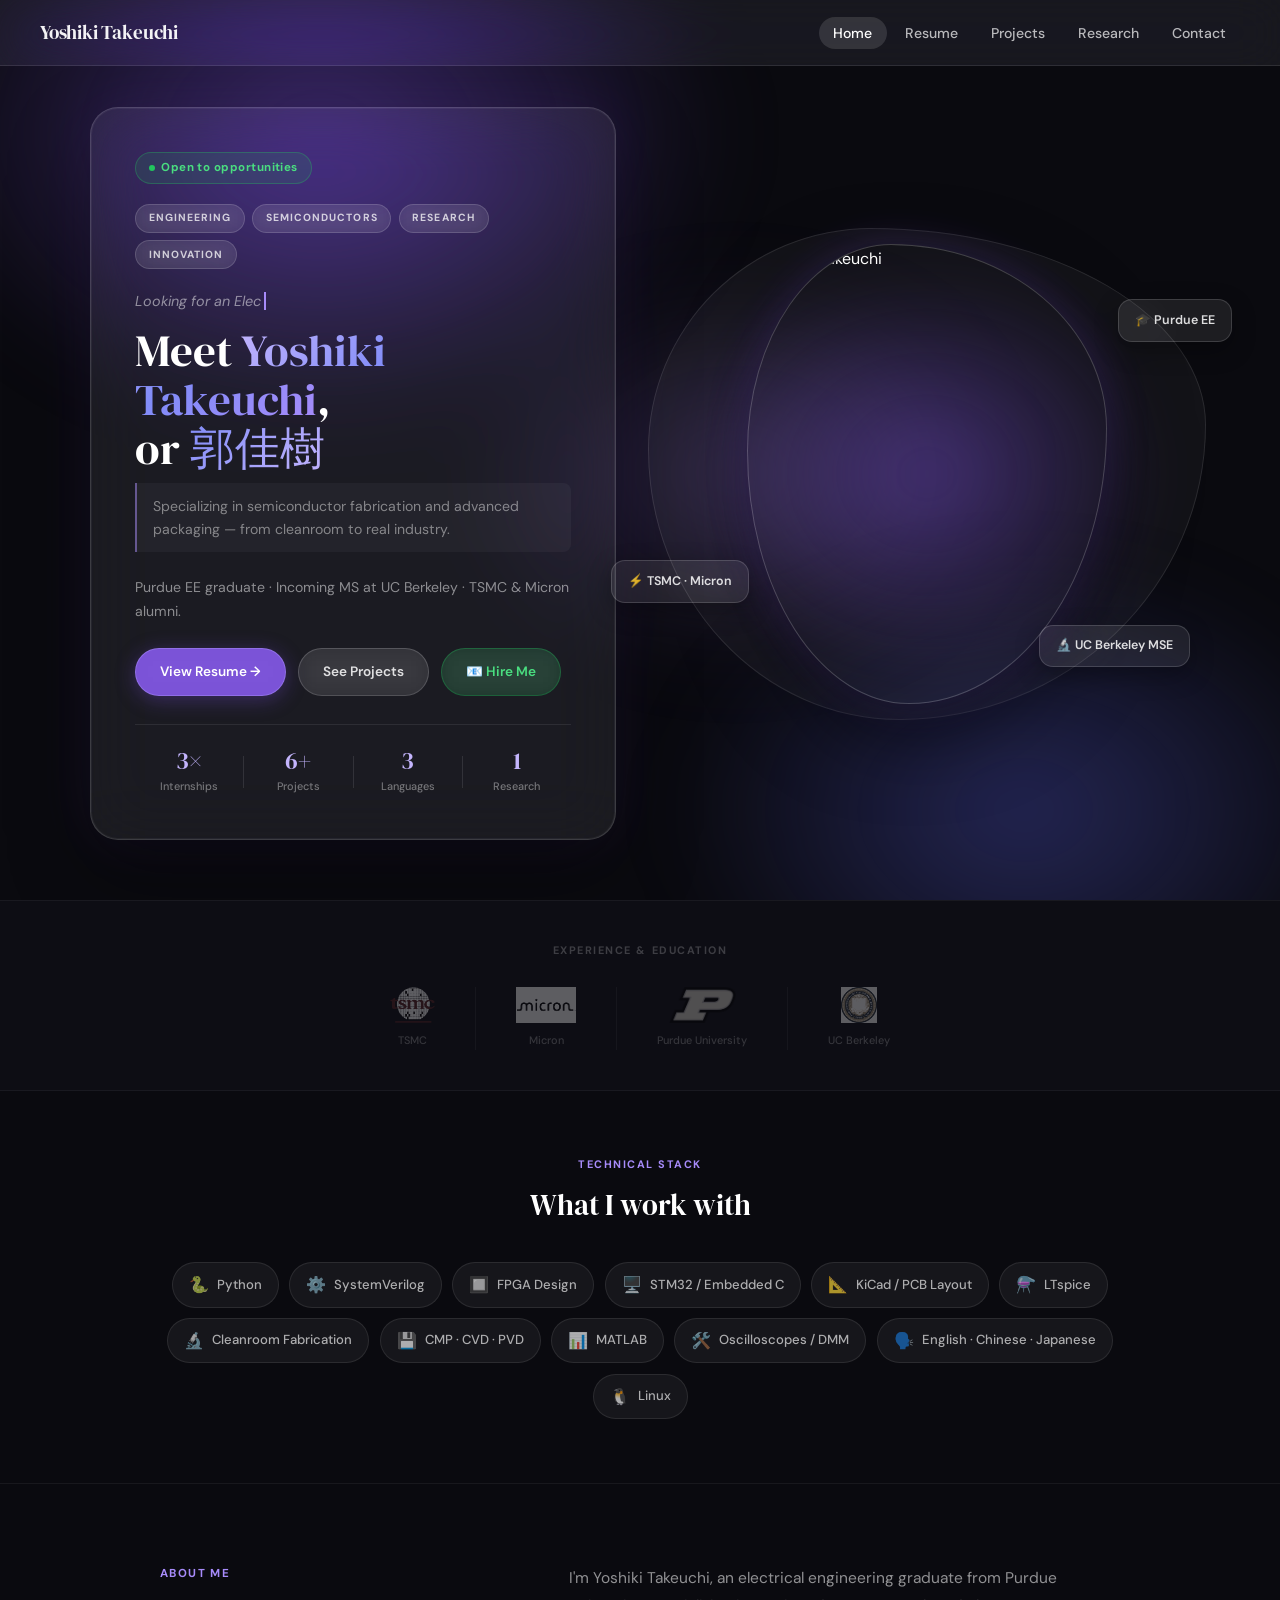
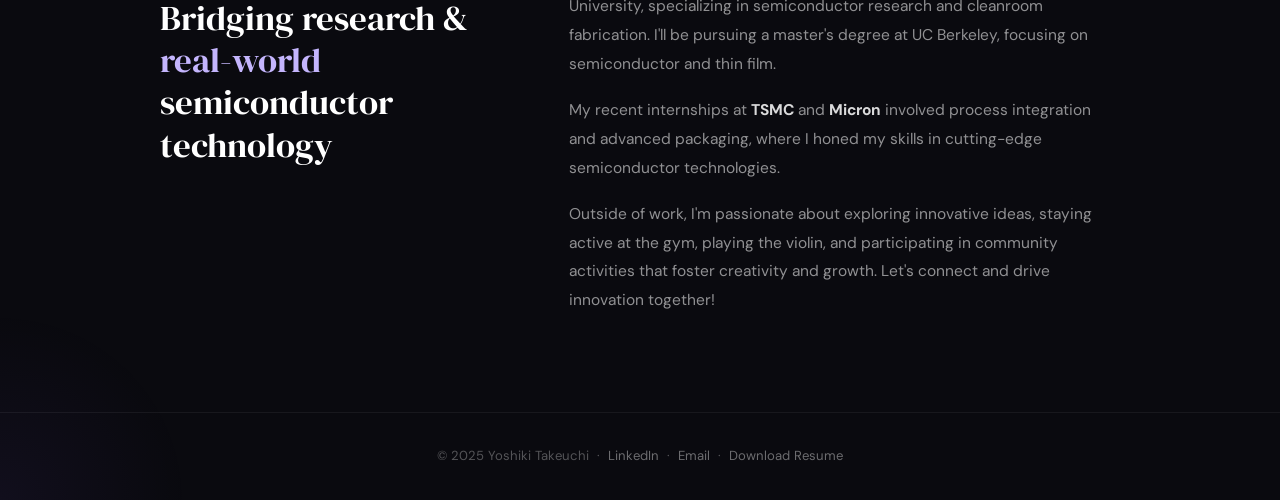
==== index.html @ 0fae9a76 "first commit" ====
<!DOCTYPE html>
<html lang="en">
<head>
  <meta charset="UTF-8" />
  <meta name="viewport" content="width=device-width, initial-scale=1.0" />
  <title>Yoshiki Takeuchi — Electrical Engineer</title>
  <link rel="stylesheet" href="styles.css" />
  <link href="https://fonts.googleapis.com/css2?family=DM+Sans:wght@400;500;600;700&family=DM+Serif+Display:ital@0;1&display=swap" rel="stylesheet">
  <style>
    * { margin: 0; padding: 0; box-sizing: border-box; }
    body { background: #0a0a0f; color: #fff; font-family: 'DM Sans', sans-serif; overflow-x: hidden; }

    /* ── Navbar ── */
    .navbar {
      position: fixed;
      top: 0; left: 0; right: 0;
      z-index: 200;
      display: flex;
      justify-content: space-between;
      align-items: center;
      padding: 1rem 2.5rem;
      background: rgba(255,255,255,0.06);
      backdrop-filter: blur(24px) saturate(180%);
      -webkit-backdrop-filter: blur(24px) saturate(180%);
      border-bottom: 1px solid rgba(255,255,255,0.1);
    }
    .navbar .logo {
      font-family: 'DM Serif Display', serif;
      font-size: 1.2rem;
      color: rgba(255,255,255,0.95);
    }
    .navbar ul { list-style: none; display: flex; gap: 0.25rem; margin: 0; padding: 0; }
    .navbar a {
      text-decoration: none;
      color: rgba(255,255,255,0.7);
      font-size: 0.88rem; font-weight: 500;
      padding: 0.45rem 0.9rem;
      border-radius: 100px;
      transition: all 0.2s ease;
    }
    .navbar a:hover, .navbar a.active {
      color: #fff;
      background: rgba(255,255,255,0.12);
    }
    .nav-toggle {
      display: none; flex-direction: column; gap: 5px;
      cursor: pointer; background: none; border: none; padding: 4px;
    }
    .nav-toggle span {
      display: block; width: 22px; height: 2px;
      background: rgba(255,255,255,0.8); border-radius: 2px;
    }

    /* ══════════════════════
       HERO
       ══════════════════════ */
    .hero {
      min-height: 100vh;
      position: relative;
      display: flex;
      align-items: center;
      justify-content: center;
      overflow: hidden;
      padding: 6rem 2rem 3rem;
    }

    .hero-bg { position: absolute; inset: 0; z-index: 0; background: #0a0a0f; }
    .hero-bg::before {
      content: '';
      position: absolute;
      top: -20%; left: -10%;
      width: 70%; height: 70%;
      background: radial-gradient(ellipse, rgba(107,70,193,0.5) 0%, transparent 65%);
      animation: bgFloat1 10s ease-in-out infinite alternate;
      filter: blur(40px);
    }
    .hero-bg::after {
      content: '';
      position: absolute;
      bottom: -20%; right: -10%;
      width: 60%; height: 60%;
      background: radial-gradient(ellipse, rgba(76,81,191,0.4) 0%, transparent 65%);
      animation: bgFloat2 12s ease-in-out infinite alternate;
      filter: blur(40px);
    }
    .hero-bg-extra {
      position: absolute;
      top: 30%; left: 35%;
      width: 45%; height: 45%;
      background: radial-gradient(ellipse, rgba(159,122,234,0.25) 0%, transparent 65%);
      animation: bgFloat3 8s ease-in-out infinite alternate;
      filter: blur(50px);
      pointer-events: none;
    }
    @keyframes bgFloat1 { from { transform: translate(0,0) scale(1); } to { transform: translate(8%,10%) scale(1.15); } }
    @keyframes bgFloat2 { from { transform: translate(0,0) scale(1); } to { transform: translate(-8%,-6%) scale(1.1); } }
    @keyframes bgFloat3 { from { transform: translate(0,0) scale(1); } to { transform: translate(5%,-8%) scale(1.2); } }

    .hero-inner {
      position: relative; z-index: 2;
      max-width: 1100px; width: 100%;
      display: grid;
      grid-template-columns: 1fr 1fr;
      gap: 3rem;
      align-items: center;
    }

    /* ── Glass card ── */
    .hero-card {
      background: rgba(255,255,255,0.07);
      backdrop-filter: blur(32px) saturate(160%);
      -webkit-backdrop-filter: blur(32px) saturate(160%);
      border: 1px solid rgba(255,255,255,0.15);
      border-radius: 28px;
      padding: 2.75rem;
      box-shadow: 0 0 0 1px rgba(255,255,255,0.05) inset, 0 32px 80px rgba(0,0,0,0.4), 0 0 60px rgba(107,70,193,0.15);
      animation: cardIn 0.9s cubic-bezier(0.34,1.2,0.64,1) both;
    }
    @keyframes cardIn {
      from { opacity: 0; transform: translateY(30px) scale(0.97); }
      to   { opacity: 1; transform: translateY(0) scale(1); }
    }

    .tags { display: flex; flex-wrap: wrap; gap: 0.45rem; margin-bottom: 1.25rem; }
    .tags span {
      background: rgba(255,255,255,0.08);
      border: 1px solid rgba(255,255,255,0.15);
      color: rgba(255,255,255,0.75);
      font-size: 0.65rem; font-weight: 700; letter-spacing: 0.1em;
      padding: 0.3rem 0.8rem; border-radius: 100px; text-transform: uppercase;
      backdrop-filter: blur(10px); transition: all 0.2s ease;
    }
    .tags span:hover { background: rgba(107,70,193,0.4); color: #fff; border-color: rgba(107,70,193,0.6); }

    /* Open to work badge */
    .open-badge {
      display: inline-flex;
      align-items: center;
      gap: 0.4rem;
      background: rgba(34,197,94,0.12);
      border: 1px solid rgba(34,197,94,0.3);
      color: #4ade80;
      font-size: 0.72rem;
      font-weight: 700;
      padding: 0.3rem 0.8rem;
      border-radius: 100px;
      margin-bottom: 1.25rem;
      letter-spacing: 0.04em;
    }
    .open-dot {
      width: 6px; height: 6px;
      border-radius: 50%;
      background: #22c55e;
      animation: pulse 2s infinite;
    }
    @keyframes pulse {
      0%,100% { box-shadow: 0 0 0 0 rgba(34,197,94,0.4); }
      50%      { box-shadow: 0 0 0 5px rgba(34,197,94,0); }
    }

    .hero-subtitle {
      font-size: 0.9rem; color: rgba(255,255,255,0.5);
      margin-bottom: 0.75rem; min-height: 1.4rem; font-style: italic;
    }

    .hero-card h1 {
      font-family: 'DM Serif Display', serif;
      font-size: clamp(2.2rem, 3.5vw, 3.2rem);
      font-weight: 400; line-height: 1.1;
      color: #fff; margin-bottom: 0.6rem;
    }

    /* One-liner tagline */
    .hero-tagline {
      font-size: 0.88rem;
      color: rgba(255,255,255,0.45);
      line-height: 1.6;
      margin-bottom: 1.5rem;
      padding: 0.75rem 1rem;
      background: rgba(255,255,255,0.04);
      border-left: 2px solid rgba(167,139,250,0.5);
      border-radius: 0 8px 8px 0;
    }

    .gradient-text {
      background: linear-gradient(135deg, #c4b5fd, #818cf8, #a78bfa);
      -webkit-background-clip: text; -webkit-text-fill-color: transparent; background-clip: text;
    }
    .gradient-text-alt {
      background: linear-gradient(135deg, #818cf8, #c4b5fd);
      -webkit-background-clip: text; -webkit-text-fill-color: transparent; background-clip: text;
    }

    .hero-bio {
      font-size: 0.88rem; color: rgba(255,255,255,0.5);
      line-height: 1.7; margin-bottom: 1.5rem;
    }

    .buttons { display: flex; gap: 0.75rem; flex-wrap: wrap; margin-bottom: 1.75rem; }

    .btn-glass-primary {
      background: rgba(139,92,246,0.85); backdrop-filter: blur(10px);
      color: #fff; padding: 0.7rem 1.5rem; border-radius: 100px;
      font-weight: 600; font-size: 0.85rem; text-decoration: none;
      border: 1px solid rgba(167,139,250,0.5);
      box-shadow: 0 4px 20px rgba(107,70,193,0.4);
      transition: all 0.25s ease;
    }
    .btn-glass-primary:hover { background: rgba(139,92,246,1); transform: translateY(-2px); box-shadow: 0 8px 30px rgba(107,70,193,0.6); }

    .btn-glass-outline {
      background: rgba(255,255,255,0.07); backdrop-filter: blur(10px);
      color: rgba(255,255,255,0.85); padding: 0.7rem 1.5rem; border-radius: 100px;
      font-weight: 600; font-size: 0.85rem; text-decoration: none;
      border: 1px solid rgba(255,255,255,0.18); transition: all 0.25s ease;
    }
    .btn-glass-outline:hover { background: rgba(255,255,255,0.12); transform: translateY(-2px); }

    .btn-glass-hire {
      background: rgba(34,197,94,0.15); backdrop-filter: blur(10px);
      color: #4ade80; padding: 0.7rem 1.5rem; border-radius: 100px;
      font-weight: 600; font-size: 0.85rem; text-decoration: none;
      border: 1px solid rgba(34,197,94,0.3); transition: all 0.25s ease;
    }
    .btn-glass-hire:hover { background: rgba(34,197,94,0.25); transform: translateY(-2px); box-shadow: 0 8px 20px rgba(34,197,94,0.2); }

    /* Stats */
    .hero-stats { display: flex; gap: 0; align-items: center; padding-top: 1.5rem; border-top: 1px solid rgba(255,255,255,0.08); }
    .stat { flex: 1; display: flex; flex-direction: column; align-items: center; text-align: center; }
    .stat-number { font-family: 'DM Serif Display', serif; font-size: 1.5rem; color: #c4b5fd; line-height: 1; }
    .stat-label { font-size: 0.68rem; color: rgba(255,255,255,0.4); font-weight: 500; margin-top: 0.25rem; white-space: nowrap; }
    .stat-divider { width: 1px; height: 32px; background: rgba(255,255,255,0.1); }

    /* ── Image panel ── */
    .hero-image-panel {
      position: relative; display: flex;
      justify-content: center; align-items: center;
      animation: imgIn 1s cubic-bezier(0.34,1.2,0.64,1) 0.15s both;
    }
    @keyframes imgIn { from { opacity: 0; transform: translateY(40px) scale(0.95); } to { opacity: 1; transform: translateY(0) scale(1); } }

    .hero-image-panel::before {
      content: ''; position: absolute; inset: -16px;
      border-radius: 40% 60% 55% 45% / 45% 40% 60% 55%;
      background: rgba(255,255,255,0.04);
      border: 1px solid rgba(255,255,255,0.1);
      backdrop-filter: blur(8px);
      animation: morphBlob 9s ease-in-out infinite; z-index: 0;
    }
    .hero-image-panel::after {
      content: ''; position: absolute; inset: 20px;
      border-radius: 40% 60% 55% 45% / 45% 40% 60% 55%;
      background: radial-gradient(ellipse, rgba(107,70,193,0.5) 0%, transparent 70%);
      filter: blur(30px);
      animation: morphBlob 9s ease-in-out infinite; z-index: 0;
    }
    .hero-image-panel img {
      position: relative; z-index: 1;
      width: 85%; max-width: 360px; height: 460px;
      object-fit: cover; object-position: center top;
      border-radius: 40% 60% 55% 45% / 45% 40% 60% 55%;
      border: 1px solid rgba(255,255,255,0.2);
      box-shadow: 0 30px 80px rgba(0,0,0,0.5), 0 0 40px rgba(107,70,193,0.3);
      animation: morphBlob 9s ease-in-out infinite, floatImg 6s ease-in-out infinite;
    }
    @keyframes morphBlob {
      0%,100% { border-radius: 40% 60% 55% 45% / 45% 40% 60% 55%; }
      33%      { border-radius: 58% 42% 40% 60% / 60% 55% 45% 40%; }
      66%      { border-radius: 45% 55% 60% 40% / 40% 60% 45% 55%; }
    }
    @keyframes floatImg {
      0%,100% { transform: translateY(0) rotate(0deg); }
      50%      { transform: translateY(-12px) rotate(0.5deg); }
    }

    .chip {
      position: absolute;
      background: rgba(255,255,255,0.08); backdrop-filter: blur(16px);
      border: 1px solid rgba(255,255,255,0.15); border-radius: 14px;
      padding: 0.6rem 1rem; font-size: 0.78rem; font-weight: 600;
      color: rgba(255,255,255,0.85); box-shadow: 0 8px 24px rgba(0,0,0,0.3);
      white-space: nowrap; z-index: 3; animation: floatChip 4s ease-in-out infinite;
    }
    .chip-1 { top: 12%; right: -8%; animation-delay: 0s; }
    .chip-2 { bottom: 22%; left: -10%; animation-delay: 1.5s; }
    .chip-3 { bottom: 8%; right: 0%; animation-delay: 0.8s; }
    @keyframes floatChip { 0%,100% { transform: translateY(0); } 50% { transform: translateY(-7px); } }

    /* ══════════════════════
       COMPANY LOGOS BAR
       ══════════════════════ */
    .logos-section {
      background: #0d0d14;
      padding: 2.5rem 2rem;
      border-top: 1px solid rgba(255,255,255,0.05);
      border-bottom: 1px solid rgba(255,255,255,0.05);
    }

    .logos-inner {
      max-width: 960px;
      margin: 0 auto;
    }

    .logos-label {
      text-align: center;
      font-size: 0.68rem;
      font-weight: 700;
      letter-spacing: 0.14em;
      text-transform: uppercase;
      color: rgba(255,255,255,0.2);
      margin-bottom: 1.75rem;
    }

    .logos-row {
      display: flex;
      align-items: center;
      justify-content: center;
      gap: 0;
      flex-wrap: wrap;
    }

    .logo-item {
      display: flex;
      flex-direction: column;
      align-items: center;
      gap: 0.5rem;
      padding: 0 2.5rem;
      border-right: 1px solid rgba(255,255,255,0.07);
      transition: opacity 0.3s ease;
      opacity: 0.55;
    }

    .logo-item:last-child { border-right: none; }
    .logo-item:hover { opacity: 1; }

    .logo-item img {
      height: 36px;
      width: auto;
      object-fit: contain;
      filter: brightness(1.1) saturate(0.2) contrast(1.1);
      opacity: 0.6;
      transition: all 0.3s ease;
    }

    .logo-item:hover img {
      filter: brightness(1.2) saturate(1) contrast(1);
      opacity: 1;
    }

    .logo-item span {
      font-size: 0.68rem;
      color: rgba(255,255,255,0.3);
      font-weight: 500;
      white-space: nowrap;
    }

    /* ══════════════════════
       SKILLS ROW
       ══════════════════════ */
    .skills-section {
      background: #0a0a0f;
      padding: 4rem 2rem;
    }

    .skills-inner {
      max-width: 960px;
      margin: 0 auto;
    }

    .skills-header {
      text-align: center;
      margin-bottom: 2rem;
    }

    .skills-header p {
      font-size: 0.68rem;
      font-weight: 700;
      letter-spacing: 0.14em;
      text-transform: uppercase;
      color: #a78bfa;
      margin-bottom: 0.5rem;
    }

    .skills-header h2 {
      font-family: 'DM Serif Display', serif;
      font-size: 1.8rem;
      font-weight: 400;
      color: #fff;
    }

    .skills-grid {
      display: flex;
      flex-wrap: wrap;
      gap: 0.65rem;
      justify-content: center;
    }

    .skill-chip {
      display: flex;
      align-items: center;
      gap: 0.5rem;
      background: rgba(255,255,255,0.05);
      border: 1px solid rgba(255,255,255,0.09);
      color: rgba(255,255,255,0.65);
      font-size: 0.82rem;
      font-weight: 500;
      padding: 0.5rem 1rem;
      border-radius: 100px;
      transition: all 0.2s ease;
      cursor: default;
    }

    .skill-chip:hover {
      background: rgba(139,92,246,0.15);
      border-color: rgba(167,139,250,0.3);
      color: #c4b5fd;
      transform: translateY(-2px);
    }

    .skill-chip .skill-icon { font-size: 1rem; }

    /* ══════════════════════
       FEATURED PROJECT
       ══════════════════════ */
    .featured-section {
      background: #0d0d14;
      padding: 4rem 2rem;
      border-top: 1px solid rgba(255,255,255,0.05);
    }

    .featured-inner {
      max-width: 960px;
      margin: 0 auto;
    }

    .featured-label {
      font-size: 0.68rem;
      font-weight: 700;
      letter-spacing: 0.14em;
      text-transform: uppercase;
      color: #a78bfa;
      margin-bottom: 0.5rem;
      text-align: center;
    }

    .featured-header {
      font-family: 'DM Serif Display', serif;
      font-size: 1.8rem;
      font-weight: 400;
      color: #fff;
      text-align: center;
      margin-bottom: 2rem;
    }

    .featured-card {
      display: grid;
      grid-template-columns: 1fr 1fr;
      gap: 0;
      border-radius: 24px;
      overflow: hidden;
      background: rgba(255,255,255,0.04);
      border: 1px solid rgba(255,255,255,0.1);
      box-shadow: 0 20px 60px rgba(0,0,0,0.4);
      transition: box-shadow 0.3s ease, border-color 0.3s ease;
    }

    .featured-card:hover {
      border-color: rgba(167,139,250,0.25);
      box-shadow: 0 30px 80px rgba(0,0,0,0.5), 0 0 40px rgba(107,70,193,0.15);
    }

    .featured-img {
      position: relative;
      overflow: hidden;
    }

    .featured-img img {
      width: 100%; height: 100%;
      object-fit: cover;
      filter: brightness(0.6) saturate(0.8);
      transition: transform 0.6s ease, filter 0.4s ease;
      display: block;
    }

    .featured-card:hover .featured-img img {
      transform: scale(1.04);
      filter: brightness(0.75) saturate(1);
    }

    .featured-img::after {
      content: '';
      position: absolute; inset: 0;
      background: linear-gradient(to right, transparent 60%, rgba(13,13,20,0.8));
    }

    .featured-body {
      padding: 2.5rem;
      display: flex;
      flex-direction: column;
      justify-content: center;
    }

    .featured-tag {
      display: inline-block;
      font-size: 0.65rem; font-weight: 700;
      letter-spacing: 0.1em; text-transform: uppercase;
      color: #a78bfa;
      background: rgba(167,139,250,0.12);
      border: 1px solid rgba(167,139,250,0.22);
      padding: 0.25rem 0.7rem; border-radius: 100px;
      margin-bottom: 1rem;
    }

    .featured-title {
      font-family: 'DM Serif Display', serif;
      font-size: 1.4rem; font-weight: 400;
      color: #fff; line-height: 1.3;
      margin-bottom: 0.85rem;
    }

    .featured-desc {
      font-size: 0.88rem;
      line-height: 1.75;
      color: rgba(255,255,255,0.5);
      margin-bottom: 1.5rem;
    }

    .featured-skills {
      display: flex; flex-wrap: wrap; gap: 0.4rem;
      margin-bottom: 1.5rem;
    }

    .featured-skills span {
      background: rgba(255,255,255,0.06);
      border: 1px solid rgba(255,255,255,0.09);
      color: rgba(255,255,255,0.5);
      font-size: 0.72rem; font-weight: 500;
      padding: 0.2rem 0.65rem; border-radius: 6px;
    }

    /* ══════════════════════
       ABOUT SECTION
       ══════════════════════ */
    .about {
      background: #0a0a0f;
      padding: 5rem 2rem;
      border-top: 1px solid rgba(255,255,255,0.06);
    }

    .about-inner {
      max-width: 960px; margin: 0 auto;
      display: grid; grid-template-columns: 1fr 1.6fr;
      gap: 4rem; align-items: start;
    }

    .about-label {
      font-size: 0.72rem; font-weight: 700;
      letter-spacing: 0.12em; text-transform: uppercase;
      color: #a78bfa; margin-bottom: 0.85rem;
    }

    .about-left h2 {
      font-family: 'DM Serif Display', serif;
      font-size: 2.2rem; font-weight: 400;
      color: #fff; line-height: 1.2;
    }
    .about-left h2 span { color: #c4b5fd; }

    .about-right p {
      font-size: 0.97rem; line-height: 1.85;
      color: rgba(255,255,255,0.55); margin-bottom: 1.1rem;
    }
    .about-right p strong { color: rgba(255,255,255,0.85); }

    /* ── Scroll reveal ── */
    .reveal { opacity: 0; transform: translateY(24px); transition: opacity 0.6s ease, transform 0.6s ease; }
    .reveal.visible { opacity: 1; transform: translateY(0); }

    /* ── Footer ── */
    .site-footer {
      text-align: center;
      padding: 2rem;
      border-top: 1px solid rgba(255,255,255,0.06);
      color: rgba(255,255,255,0.3);
      font-size: 0.82rem;
      background: #0a0a0f;
    }
    .site-footer a { color: rgba(255,255,255,0.4); text-decoration: none; transition: color 0.2s ease; }
    .site-footer a:hover { color: #a78bfa; }

    /* ── Responsive ── */
    @media (max-width: 900px) {
      .hero-inner { grid-template-columns: 1fr; gap: 2.5rem; text-align: center; }
      .tags, .buttons { justify-content: center; }
      .hero-bio { margin: 0 auto 1.5rem; }
      .hero-image-panel { max-width: 280px; margin: 0 auto; }
      .hero-image-panel img { height: 340px; }
      .chip-1 { right: -2%; } .chip-2 { left: -2%; }
      .about-inner { grid-template-columns: 1fr; gap: 2rem; }
      .featured-card { grid-template-columns: 1fr; }
      .featured-img { height: 220px; }
      .logo-item { padding: 0 1.5rem; }
    }

    @media (max-width: 600px) {
      .navbar { padding: 0.85rem 1.25rem; }
      .nav-toggle { display: flex; }
      .navbar nav {
        display: none; position: absolute;
        top: 60px; left: 0; right: 0;
        background: rgba(10,10,15,0.95);
        backdrop-filter: blur(20px);
        padding: 1rem 0;
        border-bottom: 1px solid rgba(255,255,255,0.08);
        z-index: 99;
      }
      .navbar nav.open { display: block; }
      .navbar ul { flex-direction: column; gap: 0; align-items: center; }
      .navbar ul li { width: 100%; text-align: center; }
      .navbar a { display: block; padding: 0.85rem 1rem; border-radius: 0; }
      .hero { padding: 5rem 1rem 2.5rem; }
      .hero-card { padding: 1.75rem; border-radius: 20px; }
      .hero-card h1 { font-size: 2rem; }
      .hero-image-panel img { height: 280px; }
      .chip { display: none; }
      .about { padding: 3rem 1.25rem; }
      .about-left h2 { font-size: 1.8rem; }
      .logo-item { padding: 0 1rem; }
      .logos-row { gap: 0.5rem; }
      .featured-body { padding: 1.5rem; }
    }

    @media (max-height: 500px) and (orientation: landscape) {
      .hero { padding: 4rem 1.5rem 1.5rem; }
      .hero-inner { grid-template-columns: 1fr 1fr; text-align: left; }
      .tags, .buttons { justify-content: flex-start; }
      .hero-image-panel img { height: 200px; }
      .chip { display: none; }
    }
  </style>
</head>
<body>

  <!-- Navbar -->
  <header class="navbar">
    <div class="logo">Yoshiki Takeuchi</div>
    <button class="nav-toggle" id="nav-toggle" aria-label="Toggle menu">
      <span></span><span></span><span></span>
    </button>
    <nav id="main-nav">
      <ul>
        <li><a href="index.html" class="nav-link">Home</a></li>
        <li><a href="resume.html" class="nav-link">Resume</a></li>
        <li><a href="projects.html" class="nav-link">Projects</a></li>
        <li><a href="research.html" class="nav-link">Research</a></li>
        <li><a href="contact.html" class="nav-link">Contact</a></li>
      </ul>
    </nav>
  </header>

  <!-- ══ HERO ══ -->
  <section class="hero">
    <div class="hero-bg"><div class="hero-bg-extra"></div></div>
    <div class="hero-inner">

      <!-- Left glass card -->
      <div class="hero-card">

        <!-- Open to work badge -->
        <div class="open-badge">
          <span class="open-dot"></span>
          Open to opportunities
        </div>

        <div class="tags">
          <span>Engineering</span>
          <span>Semiconductors</span>
          <span>Research</span>
          <span>Innovation</span>
        </div>

        <p class="hero-subtitle"><span id="typed-text" class="typed-word"></span></p>

        <h1>
          Meet <span class="gradient-text">Yoshiki<br>Takeuchi</span>,<br>
          or <span class="gradient-text-alt">郭佳樹</span>
        </h1>

        <!-- One-liner tagline -->
        <p class="hero-tagline">
          Specializing in semiconductor fabrication and advanced packaging — from cleanroom to real industry.
        </p>

        <p class="hero-bio">
          Purdue EE graduate · Incoming MS at UC Berkeley · TSMC &amp; Micron alumni.
        </p>

        <div class="buttons">
          <a href="resume.html" class="btn-glass-primary">View Resume →</a>
          <a href="projects.html" class="btn-glass-outline">See Projects</a>
          <a href="contact.html" class="btn-glass-hire">📧 Hire Me</a>
        </div>

        <div class="hero-stats">
          <div class="stat">
            <span class="stat-number">3×</span>
            <span class="stat-label">Internships</span>
          </div>
          <div class="stat-divider"></div>
          <div class="stat">
            <span class="stat-number">6+</span>
            <span class="stat-label">Projects</span>
          </div>
          <div class="stat-divider"></div>
          <div class="stat">
            <span class="stat-number">3</span>
            <span class="stat-label">Languages</span>
          </div>
          <div class="stat-divider"></div>
          <div class="stat">
            <span class="stat-number">1</span>
            <span class="stat-label">Research</span>
          </div>
        </div>
      </div>

      <!-- Right: image -->
      <div class="hero-image-panel">
        <img src="assets/images/profile_pic.JPG" alt="Yoshiki Takeuchi" />
        <div class="chip chip-1">🎓 Purdue EE</div>
        <div class="chip chip-2">⚡ TSMC · Micron</div>
        <div class="chip chip-3">🔬 UC Berkeley MSE</div>
      </div>

    </div>
  </section>

  <!-- ══ COMPANY LOGOS BAR ══ -->
  <section class="logos-section reveal">
    <div class="logos-inner">
      <p class="logos-label">Experience & Education</p>
      <div class="logos-row">

        <div class="logo-item">
          <img src="assets/images/Tsmc.svg.png" alt="TSMC">
          <span>TSMC</span>
        </div>

        <div class="logo-item">
          <img src="assets/images/Micron-Logo.png" alt="Micron">
          <span>Micron</span>
        </div>

        <div class="logo-item">
          <img src="assets/images/Purdue_Boilermakers_logo.svg.png" alt="Purdue">
          <span>Purdue University</span>
        </div>

        <div class="logo-item">
          <img src="assets/images/cal_logo.png" alt="UC Berkeley">
          <span>UC Berkeley</span>
        </div>

      </div>
    </div>
  </section>

  <!-- ══ SKILLS ROW ══ -->
  <section class="skills-section reveal">
    <div class="skills-inner">
      <div class="skills-header">
        <p>Technical Stack</p>
        <h2>What I work with</h2>
      </div>
      <div class="skills-grid">
        <div class="skill-chip"><span class="skill-icon">🐍</span> Python</div>
        <div class="skill-chip"><span class="skill-icon">⚙️</span> SystemVerilog</div>
        <div class="skill-chip"><span class="skill-icon">🔲</span> FPGA Design</div>
        <div class="skill-chip"><span class="skill-icon">🖥️</span> STM32 / Embedded C</div>
        <div class="skill-chip"><span class="skill-icon">📐</span> KiCad / PCB Layout</div>
        <div class="skill-chip"><span class="skill-icon">⚗️</span> LTspice</div>
        <div class="skill-chip"><span class="skill-icon">🔬</span> Cleanroom Fabrication</div>
        <div class="skill-chip"><span class="skill-icon">💾</span> CMP · CVD · PVD</div>
        <div class="skill-chip"><span class="skill-icon">📊</span> MATLAB</div>
        <div class="skill-chip"><span class="skill-icon">🛠️</span> Oscilloscopes / DMM</div>
        <div class="skill-chip"><span class="skill-icon">🗣️</span> English · Chinese · Japanese</div>
        <div class="skill-chip"><span class="skill-icon">🐧</span> Linux</div>
      </div>
    </div>
  </section>

  <!-- ══ FEATURED PROJECT ══
  <section class="featured-section reveal">
    <div class="featured-inner">
      <p class="featured-label">Featured Work</p>
      <h2 class="featured-header">Best Project</h2>

      <div class="featured-card">
        <div class="featured-img">
          <img src="assets/images/EEG_Pic.png" alt="EEG BCI Project">
        </div>
        <div class="featured-body">
          <span class="featured-tag">ECE49022 · Senior Design</span>
          <h3 class="featured-title">Multichannel EEG-Based Brain-Computer Interface</h3>
          <p class="featured-desc">Developed a real-time BCI system using EEG signals to enable hands-free device control for individuals with physical disabilities. Designed custom PCB, signal processing pipeline, and microcontroller firmware end-to-end.</p>
          <div class="featured-skills">
            <span>PCB Design</span>
            <span>Microprocessor</span>
            <span>Signal Processing</span>
            <span>EEG</span>
          </div>
          <div style="display:flex; gap:0.75rem; flex-wrap:wrap;">
            <a href="assets/docs/Final Design Review.pdf" target="_blank" class="btn-glass-primary" style="font-size:0.82rem; padding:0.55rem 1.25rem;">📽 View Demo</a>
            <a href="projects.html" class="btn-glass-outline" style="font-size:0.82rem; padding:0.55rem 1.25rem;">All Projects →</a>
          </div>
        </div>
      </div>

    </div>
  </section> -->

  <!-- ══ ABOUT ══ -->
  <section class="about reveal">
    <div class="about-inner">
      <div class="about-left">
        <p class="about-label">About Me</p>
        <h2>Bridging research &amp; <span>real-world</span> semiconductor technology</h2>
      </div>
      <div class="about-right">
        <p>I'm Yoshiki Takeuchi, an electrical engineering graduate from Purdue University, specializing in semiconductor research and cleanroom fabrication. I'll be pursuing a master's degree at UC Berkeley, focusing on semiconductor and thin film.</p>
        <p>My recent internships at <strong>TSMC</strong> and <strong>Micron</strong> involved process integration and advanced packaging, where I honed my skills in cutting-edge semiconductor technologies.</p>
        <p>Outside of work, I'm passionate about exploring innovative ideas, staying active at the gym, playing the violin, and participating in community activities that foster creativity and growth. Let's connect and drive innovation together!</p>
      </div>
    </div>
  </section>

  <!-- Footer -->
  <footer class="site-footer">
    © 2025 Yoshiki Takeuchi &nbsp;·&nbsp;
    <a href="https://www.linkedin.com/in/yoshiki-takeuchi-6a8500245" target="_blank">LinkedIn</a> &nbsp;·&nbsp;
    <a href="mailto:ytakeuch92416@gmail.com">Email</a> &nbsp;·&nbsp;
    <a href="assets/docs/Internship_Resume_Yoshiki_Takeuchi.pdf" download>Download Resume</a>
  </footer>

  <script src="assets/js/main.js"></script>
</body>
</html>
---- styles.css ----
/* ============================================================
   GLOBAL RESET
   ============================================================ */
   * { margin: 0; padding: 0; box-sizing: border-box; }
   html { scroll-behavior: smooth; }
   
   body {
     font-family: 'DM Sans', sans-serif;
     background: #0a0a0f;
     color: rgba(255,255,255,0.85);
     font-size: 1rem;
     line-height: 1.7;
     overflow-x: hidden;
   }
   
   /* ============================================================
      NAVBAR — glass
      ============================================================ */
   .navbar {
     position: fixed;
     top: 0; left: 0; right: 0;
     z-index: 200;
     display: flex;
     justify-content: space-between;
     align-items: center;
     padding: 1rem 2.5rem;
     background: rgba(255,255,255,0.06);
     backdrop-filter: blur(24px) saturate(180%);
     -webkit-backdrop-filter: blur(24px) saturate(180%);
     border-bottom: 1px solid rgba(255,255,255,0.1);
     transition: transform 0.3s ease;
   }
   
   .logo {
     font-family: 'DM Serif Display', serif;
     font-size: 1.2rem;
     color: rgba(255,255,255,0.95);
     letter-spacing: -0.01em;
   }
   
   .navbar ul {
     list-style: none;
     display: flex;
     gap: 0.25rem;
     margin: 0; padding: 0;
   }
   
   .navbar a {
     text-decoration: none;
     color: rgba(255,255,255,0.65);
     font-size: 0.88rem;
     font-weight: 500;
     padding: 0.45rem 0.9rem;
     border-radius: 100px;
     transition: all 0.2s ease;
     position: relative;
   }
   
   .navbar a:hover,
   .navbar a.active {
     color: #fff;
     background: rgba(255,255,255,0.12);
   }
   
   /* Hamburger */
   .nav-toggle {
     display: none;
     flex-direction: column;
     gap: 5px;
     cursor: pointer;
     background: none;
     border: none;
     padding: 4px;
   }
   .nav-toggle span {
     display: block; width: 22px; height: 2px;
     background: rgba(255,255,255,0.8);
     border-radius: 2px; transition: all 0.3s ease;
   }
   
   /* ============================================================
      SHARED PAGE WRAPPER
      ============================================================ */
   .page-wrapper {
     max-width: 1100px;
     margin: 0 auto;
     padding: 7rem 2rem 5rem;
   }
   
   /* ============================================================
      SHARED PAGE HEADER BANNER
      ============================================================ */
   .page-banner {
     position: relative;
     overflow: hidden;
     padding: 7rem 2rem 4rem;
     text-align: center;
   }
   
   .page-banner::before {
     content: '';
     position: absolute;
     top: -100px; left: 50%;
     transform: translateX(-50%);
     width: 600px; height: 400px;
     background: radial-gradient(ellipse, rgba(107,70,193,0.35) 0%, transparent 65%);
     filter: blur(40px);
     pointer-events: none;
   }
   
   .page-banner-label {
     font-size: 0.72rem;
     font-weight: 700;
     letter-spacing: 0.14em;
     text-transform: uppercase;
     color: #a78bfa;
     margin-bottom: 0.75rem;
   }
   
   .page-banner h1 {
     font-family: 'DM Serif Display', serif;
     font-size: clamp(2.4rem, 5vw, 3.6rem);
     font-weight: 400;
     color: #fff;
     line-height: 1.1;
     margin-bottom: 0.75rem;
   }
   
   .page-banner p {
     font-size: 1rem;
     color: rgba(255,255,255,0.5);
     max-width: 500px;
     margin: 0 auto;
   }
   
   /* ============================================================
      GLASS CARD — reusable
      ============================================================ */
   .glass-card {
     background: rgba(255,255,255,0.05);
     backdrop-filter: blur(24px) saturate(160%);
     -webkit-backdrop-filter: blur(24px) saturate(160%);
     border: 1px solid rgba(255,255,255,0.1);
     border-radius: 20px;
     box-shadow: 0 8px 40px rgba(0,0,0,0.4), 0 0 0 1px rgba(255,255,255,0.04) inset;
     transition: transform 0.3s ease, box-shadow 0.3s ease, border-color 0.3s ease;
   }
   
   .glass-card:hover {
     transform: translateY(-4px);
     box-shadow: 0 16px 60px rgba(0,0,0,0.5), 0 0 30px rgba(107,70,193,0.15);
     border-color: rgba(255,255,255,0.18);
   }
   
   /* ============================================================
      GLASS BUTTON
      ============================================================ */
   .btn-glass-primary {
     background: rgba(139,92,246,0.85);
     backdrop-filter: blur(10px);
     color: #fff;
     padding: 0.75rem 1.75rem;
     border-radius: 100px;
     font-weight: 600;
     font-size: 0.88rem;
     text-decoration: none;
     border: 1px solid rgba(167,139,250,0.5);
     box-shadow: 0 4px 20px rgba(107,70,193,0.4);
     transition: all 0.25s ease;
     display: inline-flex;
     align-items: center;
     gap: 0.4rem;
   }
   .btn-glass-primary:hover {
     background: rgba(139,92,246,1);
     transform: translateY(-2px);
     box-shadow: 0 8px 30px rgba(107,70,193,0.6);
   }
   
   .btn-glass-outline {
     background: rgba(255,255,255,0.07);
     backdrop-filter: blur(10px);
     color: rgba(255,255,255,0.85);
     padding: 0.75rem 1.75rem;
     border-radius: 100px;
     font-weight: 600;
     font-size: 0.88rem;
     text-decoration: none;
     border: 1px solid rgba(255,255,255,0.18);
     transition: all 0.25s ease;
     display: inline-flex;
     align-items: center;
     gap: 0.4rem;
   }
   .btn-glass-outline:hover {
     background: rgba(255,255,255,0.12);
     transform: translateY(-2px);
     border-color: rgba(255,255,255,0.3);
   }
   
   /* ============================================================
      GRADIENT TEXT
      ============================================================ */
   .gradient-text {
     background: linear-gradient(135deg, #c4b5fd, #818cf8, #a78bfa);
     -webkit-background-clip: text;
     -webkit-text-fill-color: transparent;
     background-clip: text;
   }
   
   .gradient-text-alt {
     background: linear-gradient(135deg, #818cf8, #c4b5fd);
     -webkit-background-clip: text;
     -webkit-text-fill-color: transparent;
     background-clip: text;
   }
   
   /* ============================================================
      TAGS
      ============================================================ */
   .tags {
     display: flex;
     flex-wrap: wrap;
     gap: 0.45rem;
     margin-bottom: 1.25rem;
   }
   .tags span {
     background: rgba(255,255,255,0.07);
     border: 1px solid rgba(255,255,255,0.14);
     color: rgba(255,255,255,0.7);
     font-size: 0.65rem;
     font-weight: 700;
     letter-spacing: 0.1em;
     padding: 0.3rem 0.8rem;
     border-radius: 100px;
     text-transform: uppercase;
     transition: all 0.2s ease;
   }
   .tags span:hover {
     background: rgba(107,70,193,0.4);
     color: #fff;
     border-color: rgba(107,70,193,0.6);
   }
   
   /* ============================================================
      ANIMATIONS
      ============================================================ */
   .reveal {
     opacity: 0;
     transform: translateY(24px);
     transition: opacity 0.6s ease, transform 0.6s ease;
   }
   .reveal.visible { opacity: 1; transform: translateY(0); }
   
   .reveal-stagger > * {
     opacity: 0;
     transform: translateY(20px);
     transition: opacity 0.5s ease, transform 0.5s ease;
   }
   .reveal-stagger.visible > *:nth-child(1) { opacity:1; transform:translateY(0); transition-delay:0s; }
   .reveal-stagger.visible > *:nth-child(2) { opacity:1; transform:translateY(0); transition-delay:0.12s; }
   .reveal-stagger.visible > *:nth-child(3) { opacity:1; transform:translateY(0); transition-delay:0.24s; }
   
   .typed-word {
     border-right: 2px solid #a78bfa;
     padding-right: 3px;
     animation: blink 0.75s step-end infinite;
     font-style: italic;
   }
   @keyframes blink { 50% { border-color: transparent; } }
   
   @keyframes fadeInUp {
     from { opacity: 0; transform: translateY(20px); }
     to   { opacity: 1; transform: translateY(0); }
   }
   
   @keyframes morphBlob {
     0%, 100% { border-radius: 40% 60% 55% 45% / 45% 40% 60% 55%; }
     33%       { border-radius: 58% 42% 40% 60% / 60% 55% 45% 40%; }
     66%       { border-radius: 45% 55% 60% 40% / 40% 60% 45% 55%; }
   }
   
   /* ============================================================
      FOOTER
      ============================================================ */
   .site-footer {
     text-align: center;
     padding: 2rem;
     border-top: 1px solid rgba(255,255,255,0.06);
     color: rgba(255,255,255,0.3);
     font-size: 0.82rem;
   }
   .site-footer a {
     color: rgba(255,255,255,0.4);
     text-decoration: none;
     transition: color 0.2s ease;
   }
   .site-footer a:hover { color: #a78bfa; }
   
   /* ============================================================
      RESPONSIVE
      ============================================================ */
   @media (max-width: 900px) {
     .navbar { padding: 1rem 1.5rem; }
     .page-wrapper { padding: 6rem 1.5rem 4rem; }
   }
   
   @media (max-width: 600px) {
     .navbar { padding: 0.85rem 1.25rem; }
     .nav-toggle { display: flex; }
     .navbar nav {
       display: none;
       position: absolute;
       top: 60px; left: 0; right: 0;
       background: rgba(10,10,15,0.96);
       backdrop-filter: blur(20px);
       padding: 1rem 0;
       border-bottom: 1px solid rgba(255,255,255,0.08);
       z-index: 99;
     }
     .navbar nav.open { display: block; }
     .navbar ul { flex-direction: column; gap: 0; align-items: center; }
     .navbar ul li { width: 100%; text-align: center; }
     .navbar a { display: block; padding: 0.85rem 1rem; border-radius: 0; }
     .page-wrapper { padding: 5rem 1rem 3rem; }
     .page-banner { padding: 5.5rem 1.25rem 3rem; }
     .page-banner h1 { font-size: 2.2rem; }
   }
   
   @media (max-height: 500px) and (orientation: landscape) {
     .page-wrapper { padding: 4.5rem 2rem 2rem; }
   }
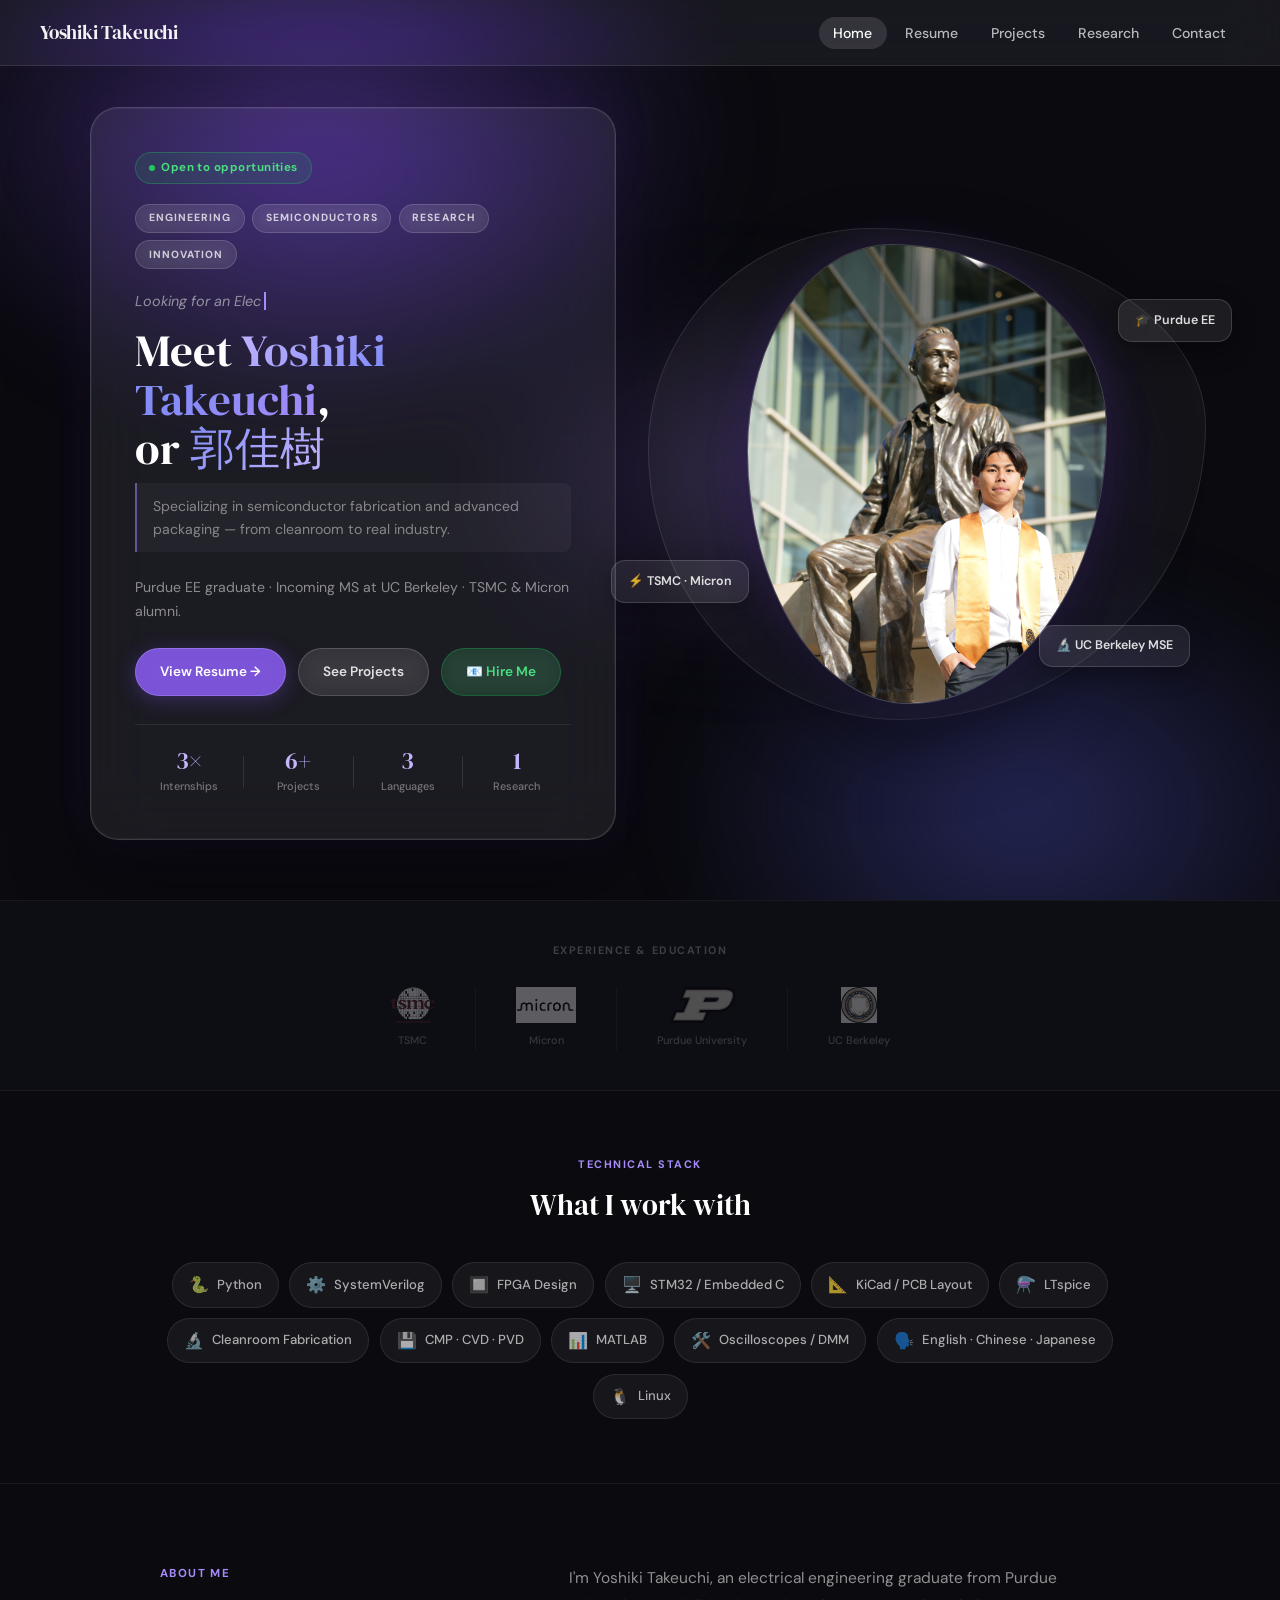
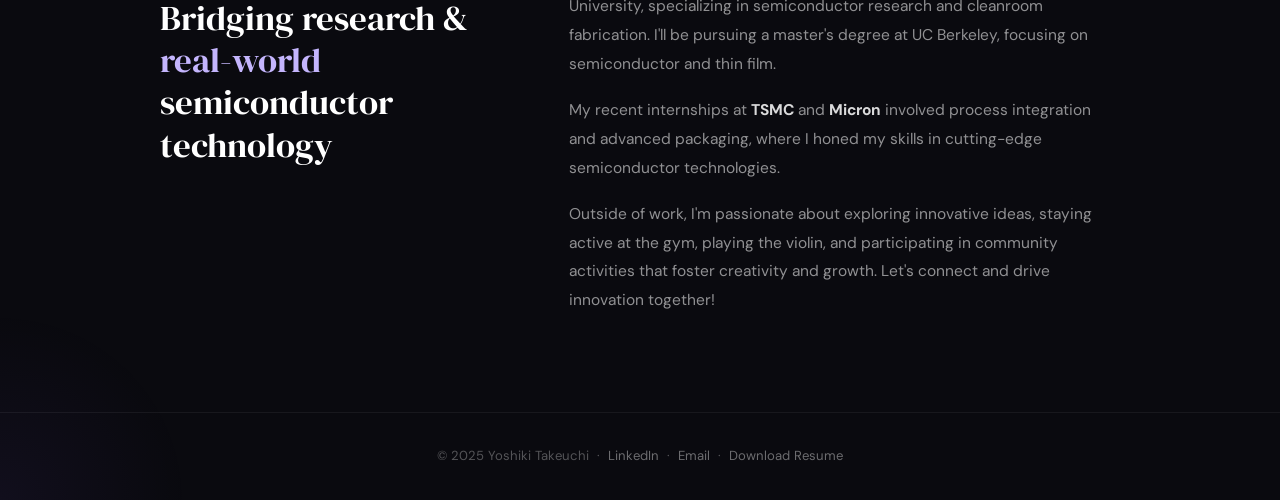
==== commit 60e6bbc8: "2nd commit" ====
--- a/index.html
+++ b/index.html
@@ -726,7 +726,7 @@
 
       <!-- Right: image -->
       <div class="hero-image-panel">
-        <img src="assets/images/profile_pic.JPG" alt="Yoshiki Takeuchi" />
+        <img src="assets/images/profile_pic.jpg" alt="Yoshiki Takeuchi" />
         <div class="chip chip-1">🎓 Purdue EE</div>
         <div class="chip chip-2">⚡ TSMC · Micron</div>
         <div class="chip chip-3">🔬 UC Berkeley MSE</div>
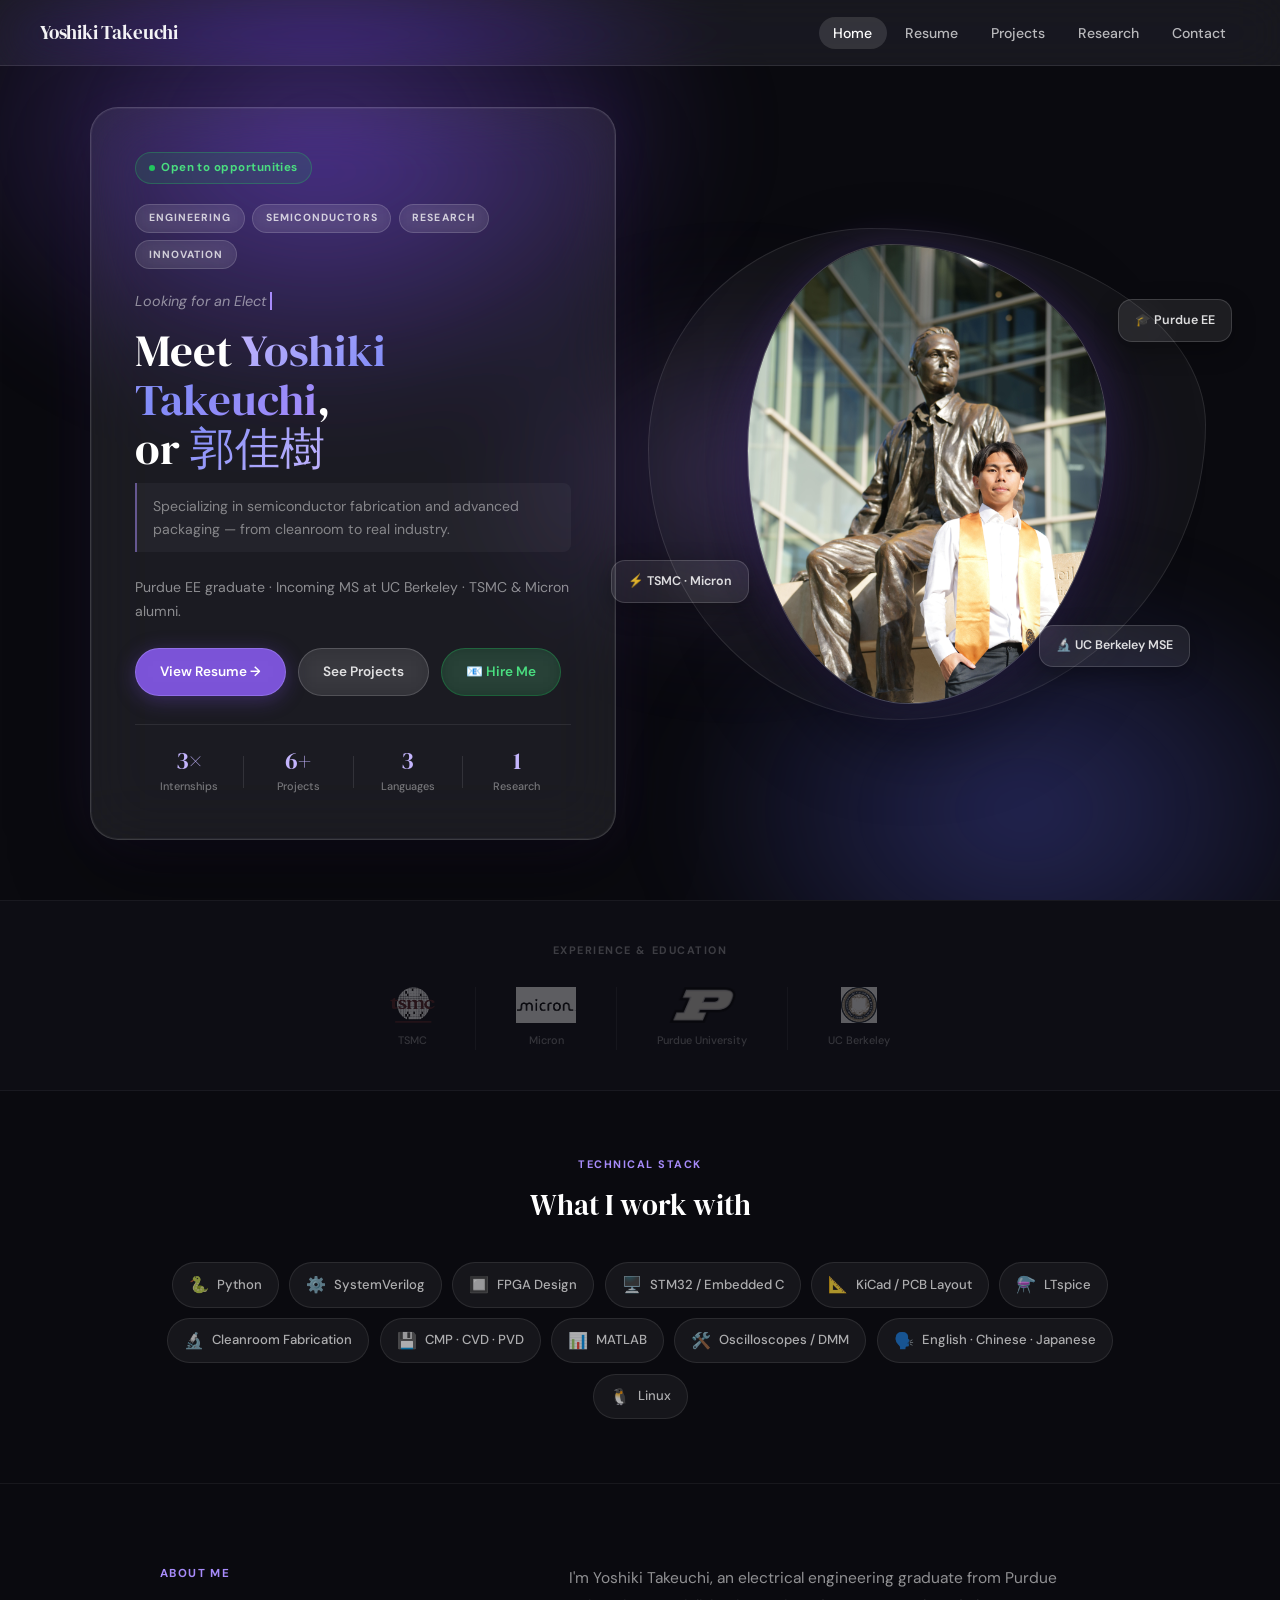
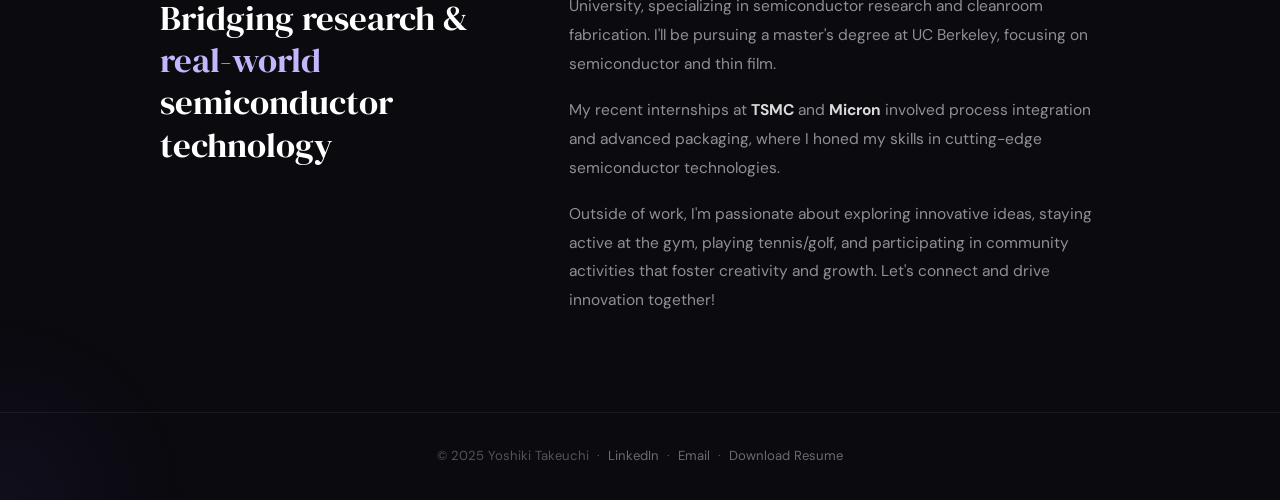
==== commit 15a14143: "fix" ====
--- a/index.html
+++ b/index.html
@@ -829,7 +829,7 @@
       <div class="about-right">
         <p>I'm Yoshiki Takeuchi, an electrical engineering graduate from Purdue University, specializing in semiconductor research and cleanroom fabrication. I'll be pursuing a master's degree at UC Berkeley, focusing on semiconductor and thin film.</p>
         <p>My recent internships at <strong>TSMC</strong> and <strong>Micron</strong> involved process integration and advanced packaging, where I honed my skills in cutting-edge semiconductor technologies.</p>
-        <p>Outside of work, I'm passionate about exploring innovative ideas, staying active at the gym, playing the violin, and participating in community activities that foster creativity and growth. Let's connect and drive innovation together!</p>
+        <p>Outside of work, I'm passionate about exploring innovative ideas, staying active at the gym, playing tennis/golf, and participating in community activities that foster creativity and growth. Let's connect and drive innovation together!</p>
       </div>
     </div>
   </section>
